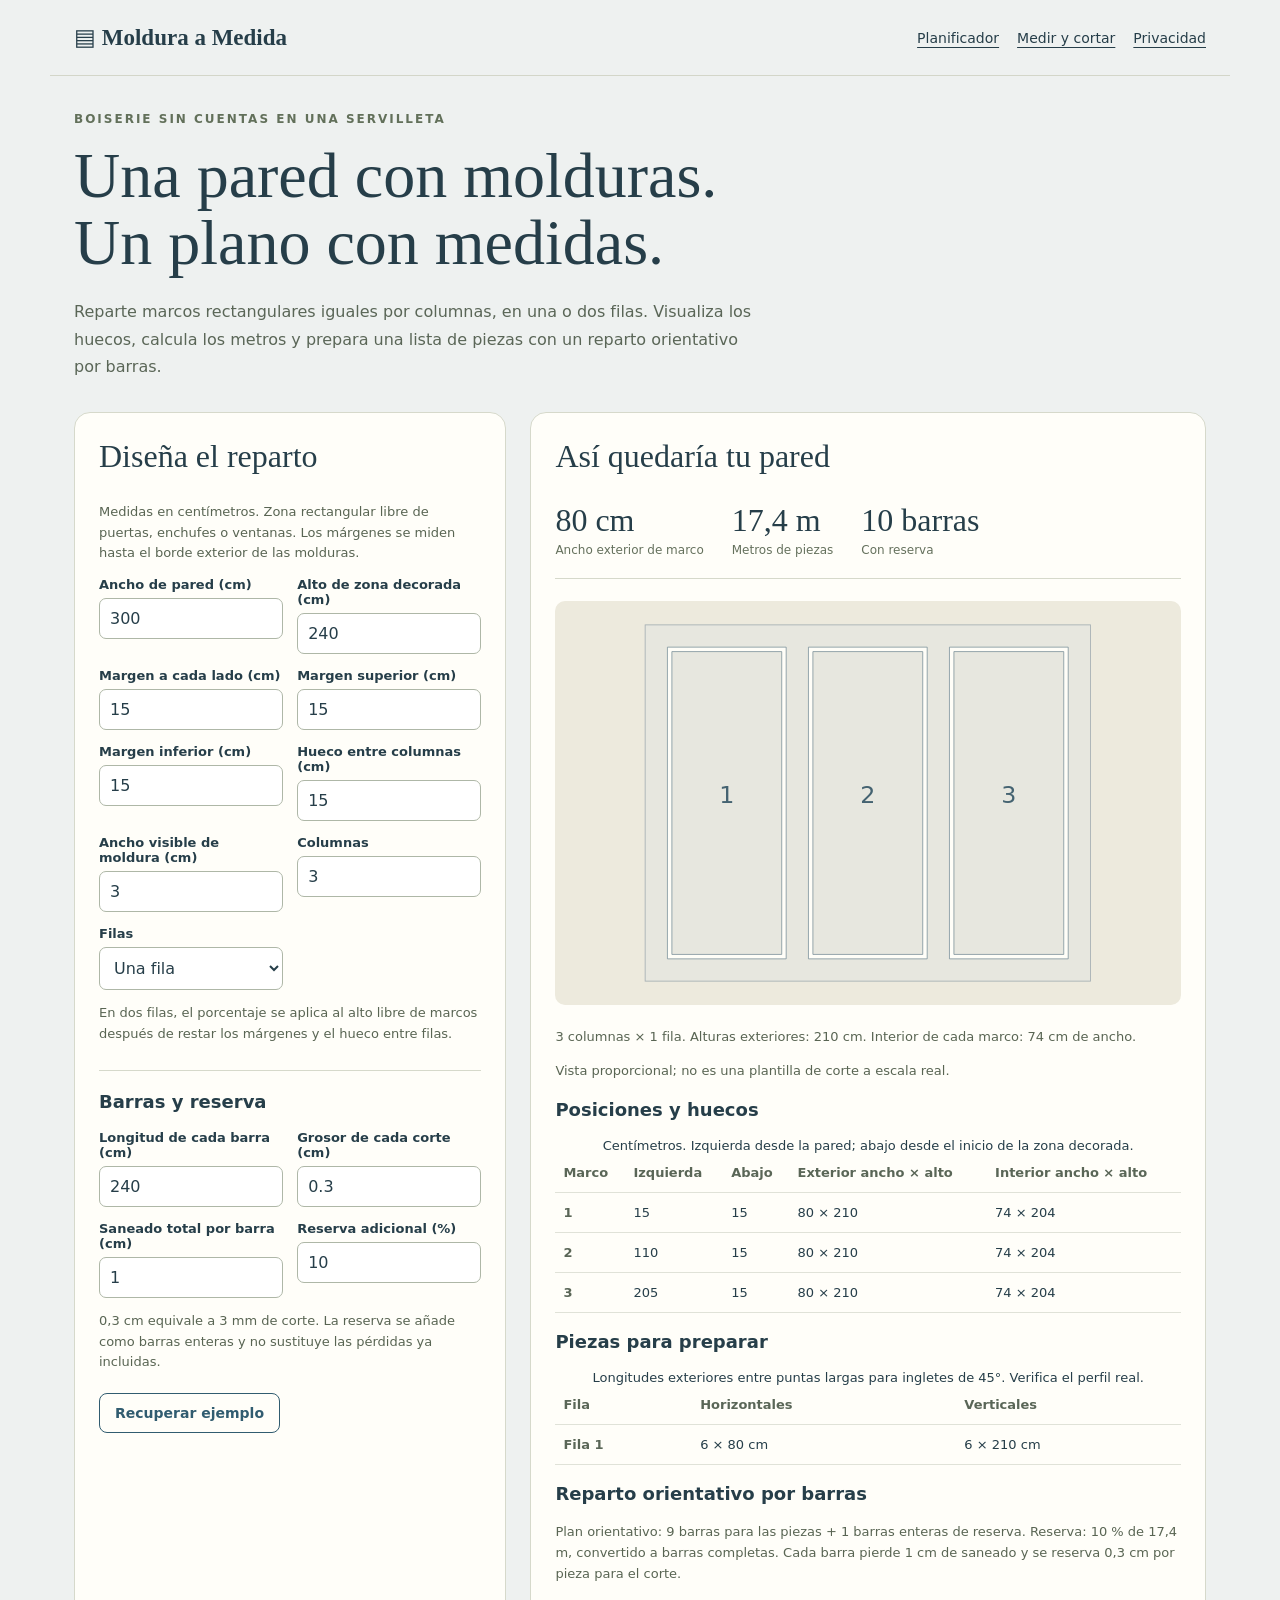
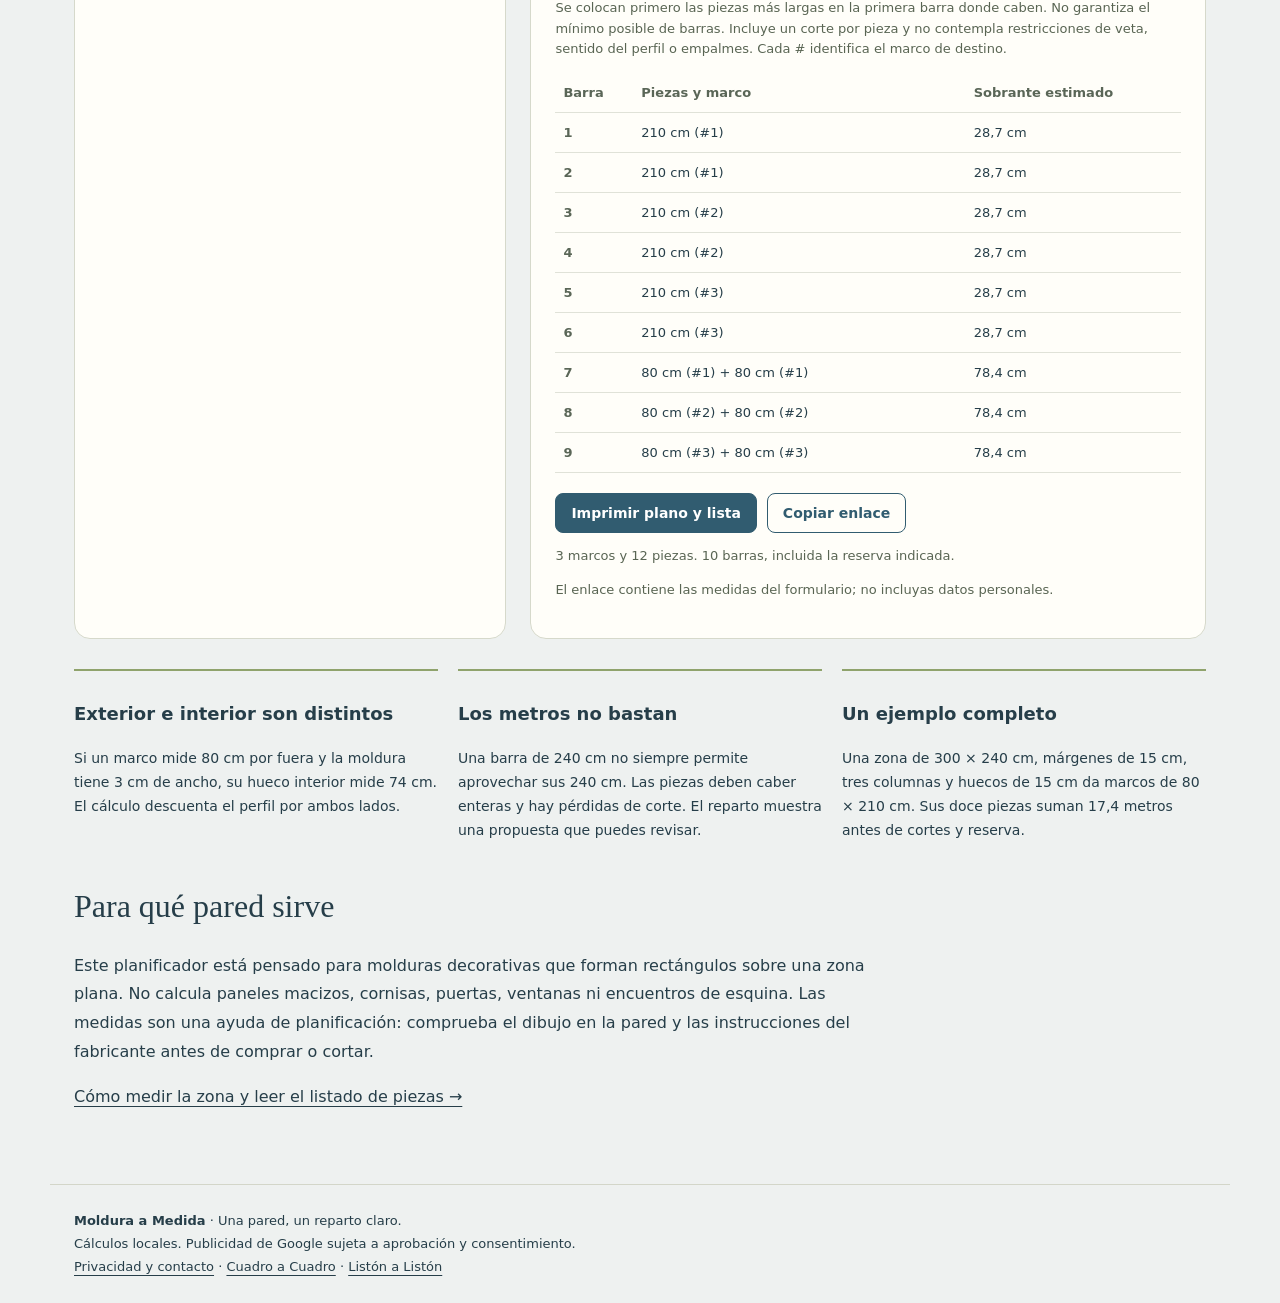
==== index.html @ 03d63f6c "Publicar planificador completo de molduras" ====
<!doctype html><html lang="es"><head><meta charset="utf-8"><meta name="viewport" content="width=device-width,initial-scale=1"><meta name="theme-color" content="#315c70"><title>Calculadora de molduras de pared y boiserie | Moldura a Medida</title><meta name="description" content="Diseña marcos de moldura en una o dos filas: dimensiones exteriores, huecos, metros, lista de piezas y reparto orientativo por barras. Gratis y sin registro."><link rel="canonical" href="https://ilga25.github.io/moldura-a-medida/"><link rel="stylesheet" href="style.css"><link rel="icon" type="image/svg+xml" href="favicon.svg"><script async src="https://pagead2.googlesyndication.com/pagead/js/adsbygoogle.js?client=ca-pub-2632653491273997" crossorigin="anonymous"></script><script src="privacy-options.js" defer></script><script src="calc.js" defer></script><script src="app.js" defer></script><script type="application/ld+json">{"@context": "https://schema.org", "@type": "WebApplication", "name": "Moldura a Medida", "url": "https://ilga25.github.io/moldura-a-medida/", "applicationCategory": "UtilitiesApplication", "operatingSystem": "Any", "inLanguage": "es", "offers": {"@type": "Offer", "price": "0", "priceCurrency": "EUR"}}</script></head><body><a class="skip" href="#main">Saltar al contenido</a><header><a href="./">▤ Moldura a Medida</a><nav aria-label="Principal"><a href="./">Planificador</a><a href="medir-y-cortar.html">Medir y cortar</a><a href="privacidad.html">Privacidad</a></nav></header><main id="main"><p class="eyebrow">Boiserie sin cuentas en una servilleta</p><h1>Una pared con molduras.<br>Un plano con medidas.</h1><p class="intro">Reparte marcos rectangulares iguales por columnas, en una o dos filas. Visualiza los huecos, calcula los metros y prepara una lista de piezas con un reparto orientativo por barras.</p><div class="workspace"><section class="panel inputs"><h2>Diseña el reparto</h2><p class="small">Medidas en centímetros. Zona rectangular libre de puertas, enchufes o ventanas. Los márgenes se miden hasta el borde exterior de las molduras.</p><form id="form"><div class="mould-fields"><label>Ancho de pared (cm)<input id="wall" type="number" value="300" min="10" max="2000" step="0.1" required></label><label>Alto de zona decorada (cm)<input id="height" type="number" value="240" min="10" max="1000" step="0.1" required></label><label>Margen a cada lado (cm)<input id="side" type="number" value="15" min="0" max="500" step="0.1" required></label><label>Margen superior (cm)<input id="top" type="number" value="15" min="0" max="500" step="0.1" required></label><label>Margen inferior (cm)<input id="bottom" type="number" value="15" min="0" max="500" step="0.1" required></label><label>Hueco entre columnas (cm)<input id="gap" type="number" value="15" min="0" max="200" step="0.1" required></label><label>Ancho visible de moldura (cm)<input id="face" type="number" value="3" min="0.1" max="30" step="0.1" required></label><label>Columnas<input id="cols" type="number" min="1" max="8" step="1" value="3" required></label><label>Filas<select id="rows"><option value="1">Una fila</option><option value="2">Dos filas</option></select></label><label id="gapY-field" hidden>Hueco entre filas (cm)<input id="gapY" type="number" min="0" max="200" step="0.1" value="15" required></label><label id="lower-field" hidden>Porcentaje de alto para fila inferior<input id="lower" type="number" min="5" max="95" step="1" value="30" required></label></div><p class="small">En dos filas, el porcentaje se aplica al alto libre de marcos después de restar los márgenes y el hueco entre filas.</p><h3 class="subhead">Barras y reserva</h3><div class="mould-fields"><label>Longitud de cada barra (cm)<input id="bar" type="number" value="240" min="10" max="600" step="0.1" required></label><label>Grosor de cada corte (cm)<input id="kerf" type="number" value="0.3" min="0" max="2" step="0.01" required></label><label>Saneado total por barra (cm)<input id="trim" type="number" value="1" min="0" max="20" step="0.1" required></label><label>Reserva adicional (%)<input id="reserve" type="number" value="10" min="0" max="50" step="1" required></label></div><p class="small">0,3 cm equivale a 3 mm de corte. La reserva se añade como barras enteras y no sustituye las pérdidas ya incluidas.</p><div class="actions"><button id="reset" type="button" class="secondary">Recuperar ejemplo</button></div></form></section><section class="panel"><h2>Así quedaría tu pared</h2><noscript>Activa JavaScript para calcular o consulta la guía de medidas.</noscript><p id="error" role="alert" hidden></p><div id="results"><div class="metrics"><div><strong id="size">—</strong><span>Ancho exterior de marco</span></div><div><strong id="meters">—</strong><span>Metros de piezas</span></div><div><strong id="bars">—</strong><span>Con reserva</span></div></div><div id="drawing" class="drawing"></div><p id="details" class="small"></p><p class="small">Vista proporcional; no es una plantilla de corte a escala real.</p><h3>Posiciones y huecos</h3><div class="table-wrap"><table><caption>Centímetros. Izquierda desde la pared; abajo desde el inicio de la zona decorada.</caption><thead><tr><th>Marco</th><th>Izquierda</th><th>Abajo</th><th>Exterior ancho × alto</th><th>Interior ancho × alto</th></tr></thead><tbody id="positions"></tbody></table></div><h3>Piezas para preparar</h3><div class="table-wrap"><table><caption>Longitudes exteriores entre puntas largas para ingletes de 45°. Verifica el perfil real.</caption><thead><tr><th>Fila</th><th>Horizontales</th><th>Verticales</th></tr></thead><tbody id="cut-list"></tbody></table></div><h3>Reparto orientativo por barras</h3><p id="bar-detail" class="small"></p><p class="small">Se colocan primero las piezas más largas en la primera barra donde caben. No garantiza el mínimo posible de barras. Incluye un corte por pieza y no contempla restricciones de veta, sentido del perfil o empalmes. Cada # identifica el marco de destino.</p><div class="table-wrap"><table class="bar-table"><thead><tr><th>Barra</th><th>Piezas y marco</th><th>Sobrante estimado</th></tr></thead><tbody id="bar-plan"></tbody></table></div></div><div class="actions"><button type="button" id="print">Imprimir plano y lista</button><button type="button" id="share" class="secondary">Copiar enlace</button></div><p id="feedback" role="status"></p><input id="share-url" aria-label="Enlace del plano" readonly hidden><p id="live-status" role="status" class="small"></p><p class="small">El enlace contiene las medidas del formulario; no incluyas datos personales.</p></section></div><div class="cards"><article><h3>Exterior e interior son distintos</h3><p>Si un marco mide 80 cm por fuera y la moldura tiene 3 cm de ancho, su hueco interior mide 74 cm. El cálculo descuenta el perfil por ambos lados.</p></article><article><h3>Los metros no bastan</h3><p>Una barra de 240 cm no siempre permite aprovechar sus 240 cm. Las piezas deben caber enteras y hay pérdidas de corte. El reparto muestra una propuesta que puedes revisar.</p></article><article><h3>Un ejemplo completo</h3><p>Una zona de 300 × 240 cm, márgenes de 15 cm, tres columnas y huecos de 15 cm da marcos de 80 × 210 cm. Sus doce piezas suman 17,4 metros antes de cortes y reserva.</p></article></div><section class="reading no-print"><h2>Para qué pared sirve</h2><p>Este planificador está pensado para molduras decorativas que forman rectángulos sobre una zona plana. No calcula paneles macizos, cornisas, puertas, ventanas ni encuentros de esquina. Las medidas son una ayuda de planificación: comprueba el dibujo en la pared y las instrucciones del fabricante antes de comprar o cortar.</p><p><a href="medir-y-cortar.html">Cómo medir la zona y leer el listado de piezas →</a></p></section></main><footer><strong>Moldura a Medida</strong> · Una pared, un reparto claro.<br>Cálculos locales. Publicidad de Google sujeta a aprobación y consentimiento.<br><a href="privacidad.html">Privacidad y contacto</a> · <a href="https://ilga25.github.io/cuadro-a-cuadro/">Cuadro a Cuadro</a> · <a href="https://ilga25.github.io/liston-a-liston/">Listón a Listón</a><div><button id="privacy-options" type="button" class="secondary" hidden>Opciones de privacidad</button></div></footer></body></html>
---- style.css ----
:root{font-family:system-ui,sans-serif;color:#263e49;background:#eef1f0;font-synthesis:none}*{box-sizing:border-box}body{margin:0}a{color:inherit;text-underline-offset:4px}header,main,footer{max-width:1180px;margin:auto;padding:24px}header{display:flex;justify-content:space-between;align-items:center;gap:20px;border-bottom:1px solid #d3d6c9}header>a{font:700 23px Georgia,serif;text-decoration:none}nav{display:flex;gap:18px;font-size:14px}.eyebrow{color:#62705a;font-size:12px;letter-spacing:2px;font-weight:700;text-transform:uppercase}h1{font:clamp(38px,5vw,66px)/1.05 Georgia,serif;font-weight:400;max-width:850px;margin:16px 0 22px}h2{font:32px/1.2 Georgia,serif}h3{font-size:18px}.intro{max-width:690px;line-height:1.7;color:#5a6657}.workspace{display:grid;grid-template-columns:minmax(330px,0.9fr) minmax(420px,1.3fr);gap:24px;margin-top:32px}.panel{background:#fffef9;border:1px solid #d6d9cb;border-radius:16px;padding:24px;min-width:0}.panel h2{margin-top:0}.fields{display:grid;grid-template-columns:1fr 1fr;gap:14px}label{font-size:13px;font-weight:600;display:block}input,select{display:block;width:100%;min-width:0;margin:6px 0 0;border:1px solid #aeb7a7;border-radius:7px;padding:10px;font:16px system-ui;background:white;color:#263e49}input:focus,select:focus,button:focus-visible{outline:3px solid #b8d6e2;outline-offset:2px}.frame{border:0;border-top:1px solid #d6d9cb;margin:24px 0 0;padding:18px 0 0}.frame legend{font-weight:700;padding:0 8px}.small{font-size:13px;color:#596553;line-height:1.6}button,.button{border:1px solid #315c70;border-radius:8px;background:#315c70;color:white;font:600 14px system-ui;padding:11px 15px;cursor:pointer;text-decoration:none;display:inline-block}button.secondary{background:transparent;color:#315c70}.actions{display:flex;gap:10px;flex-wrap:wrap;margin-top:20px}button:disabled{opacity:.5;cursor:default}.remove{margin-top:10px;font-size:12px;padding:7px 10px}.metrics{display:flex;gap:28px;flex-wrap:wrap;border-bottom:1px solid #d6d9cb;padding-bottom:20px}.metrics strong{display:block;font:32px Georgia,serif}.metrics span{font-size:12px;color:#65715d}.drawing{margin:22px 0;background:#edeadd;border-radius:10px;padding:12px}svg{display:block;width:100%;height:auto;max-height:380px}.table-wrap{overflow:auto}table{border-collapse:collapse;width:100%;font-size:13px}th,td{padding:12px 8px;text-align:left;border-bottom:1px solid #e0e2d8;white-space:nowrap}th{color:#5a6657}#error{padding:15px;background:#fbe8db;border-left:4px solid #ad4e25;color:#753518}#feedback{font-size:13px}.reading{max-width:800px;line-height:1.8}.cards{display:grid;grid-template-columns:repeat(3,1fr);gap:20px;margin:30px 0}.cards article{border-top:2px solid #8fa36c;padding-top:10px;line-height:1.7;font-size:14px}footer{font-size:13px;border-top:1px solid #d3d6c9;line-height:1.8;margin-top:32px}.skip{position:absolute;top:-60px}.skip:focus{top:8px;background:white;padding:12px;z-index:5}[hidden]{display:none!important}@media(max-width:850px){.workspace{grid-template-columns:1fr}.cards{grid-template-columns:1fr}header{align-items:flex-start;flex-direction:column}h1{font-size:44px}}@media(max-width:420px){main,header,footer{padding:18px}.panel{padding:17px}nav{gap:12px;font-size:12px}}@media print{header,footer,.inputs,.actions,.cards,.intro,.eyebrow,.no-print{display:none}body{background:white}main{padding:0}.workspace{display:block;margin:0}.panel{border:none;padding:0}h1{font-size:28px}svg{max-height:300px}table{font-size:11px}tr{break-inside:avoid}}

.mould-fields{display:grid;grid-template-columns:1fr 1fr;gap:14px}.subhead{border-top:1px solid #d6d9cb;padding-top:20px;margin-top:25px}.bar-table td:nth-child(2){white-space:normal;min-width:240px}.workspace{grid-template-columns:minmax(330px,.8fr) minmax(420px,1.25fr)}@media(max-width:850px){.workspace{grid-template-columns:1fr}}
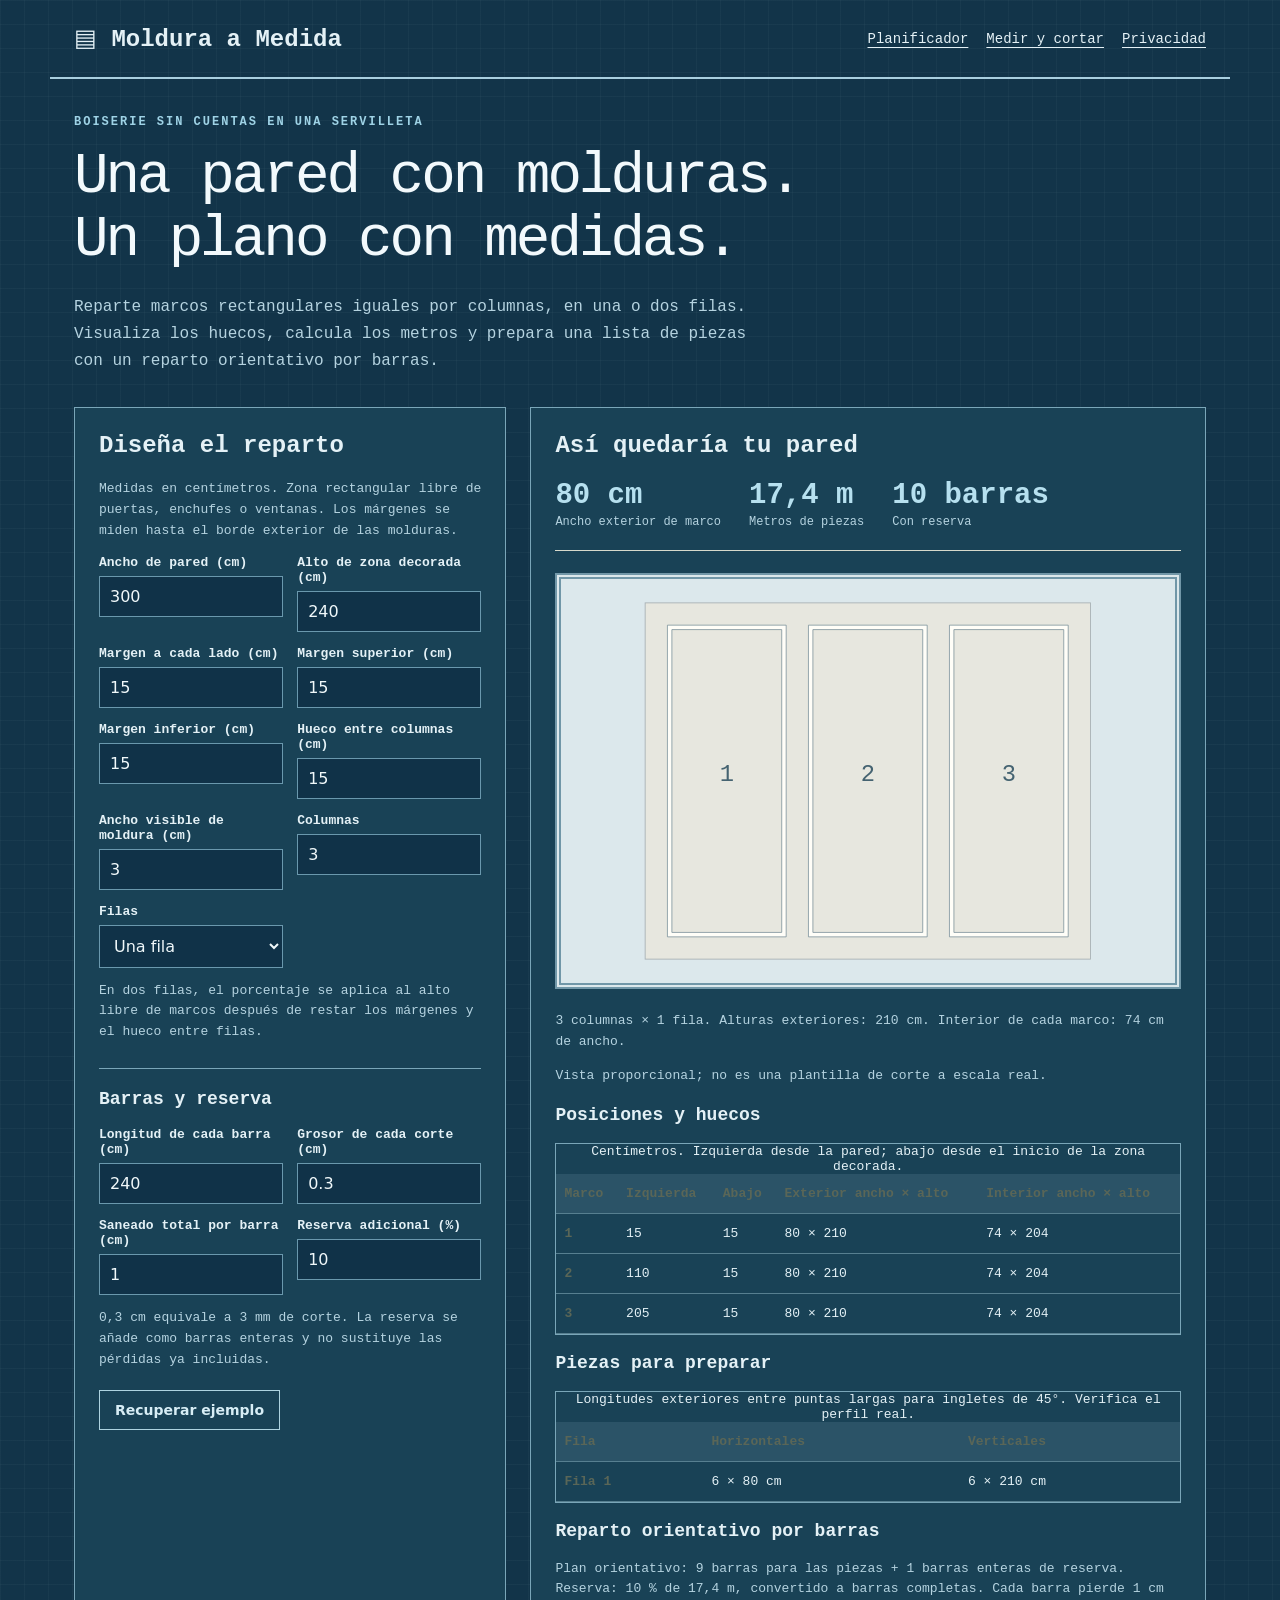
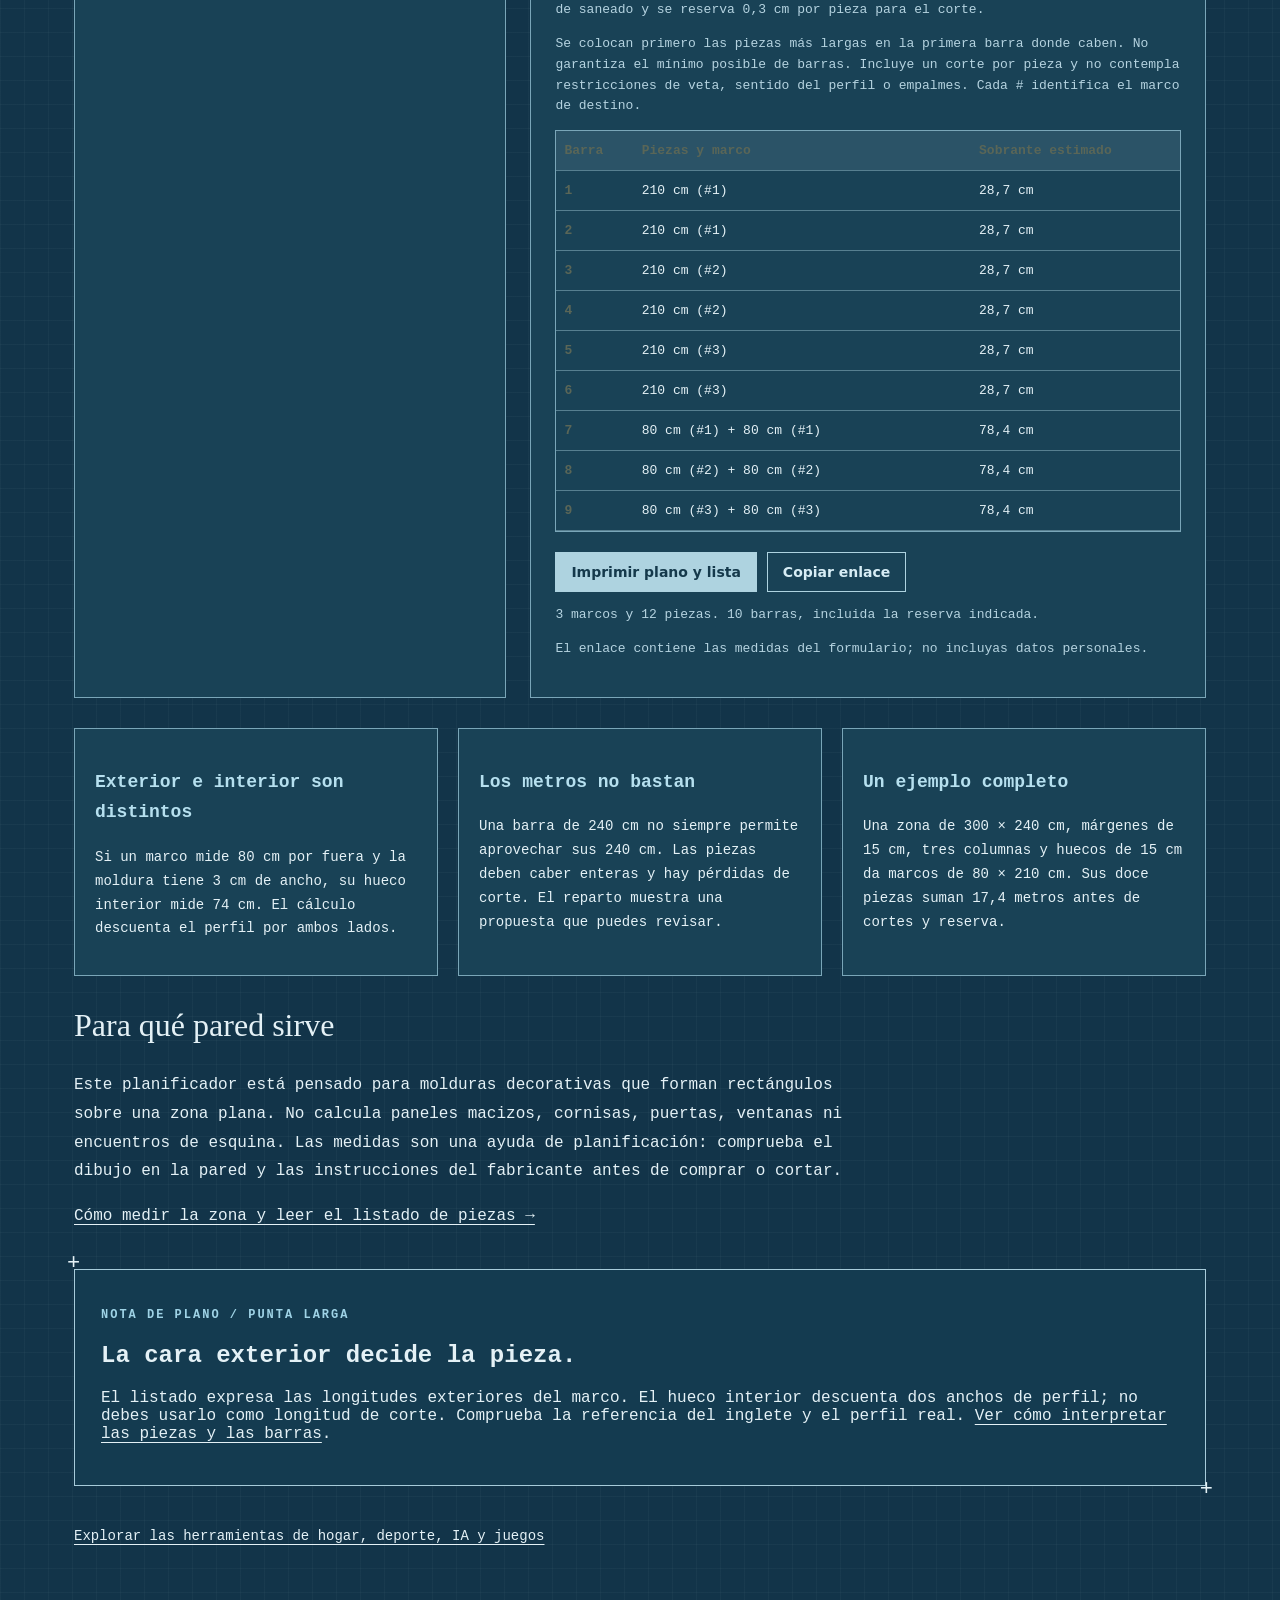
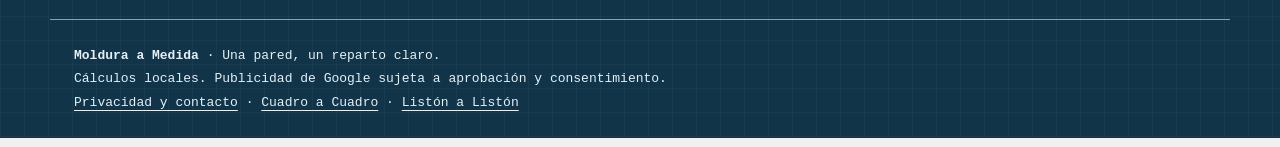
==== commit e8cfe0a8: "Identidad visual y SEO de Moldura a Medida" ====
--- a/index.html
+++ b/index.html
@@ -1 +1 @@
-<!doctype html><html lang="es"><head><meta charset="utf-8"><meta name="viewport" content="width=device-width,initial-scale=1"><meta name="theme-color" content="#315c70"><title>Calculadora de molduras de pared y boiserie | Moldura a Medida</title><meta name="description" content="Diseña marcos de moldura en una o dos filas: dimensiones exteriores, huecos, metros, lista de piezas y reparto orientativo por barras. Gratis y sin registro."><link rel="canonical" href="https://ilga25.github.io/moldura-a-medida/"><link rel="stylesheet" href="style.css"><link rel="icon" type="image/svg+xml" href="favicon.svg"><script async src="https://pagead2.googlesyndication.com/pagead/js/adsbygoogle.js?client=ca-pub-2632653491273997" crossorigin="anonymous"></script><script src="privacy-options.js" defer></script><script src="calc.js" defer></script><script src="app.js" defer></script><script type="application/ld+json">{"@context": "https://schema.org", "@type": "WebApplication", "name": "Moldura a Medida", "url": "https://ilga25.github.io/moldura-a-medida/", "applicationCategory": "UtilitiesApplication", "operatingSystem": "Any", "inLanguage": "es", "offers": {"@type": "Offer", "price": "0", "priceCurrency": "EUR"}}</script></head><body><a class="skip" href="#main">Saltar al contenido</a><header><a href="./">▤ Moldura a Medida</a><nav aria-label="Principal"><a href="./">Planificador</a><a href="medir-y-cortar.html">Medir y cortar</a><a href="privacidad.html">Privacidad</a></nav></header><main id="main"><p class="eyebrow">Boiserie sin cuentas en una servilleta</p><h1>Una pared con molduras.<br>Un plano con medidas.</h1><p class="intro">Reparte marcos rectangulares iguales por columnas, en una o dos filas. Visualiza los huecos, calcula los metros y prepara una lista de piezas con un reparto orientativo por barras.</p><div class="workspace"><section class="panel inputs"><h2>Diseña el reparto</h2><p class="small">Medidas en centímetros. Zona rectangular libre de puertas, enchufes o ventanas. Los márgenes se miden hasta el borde exterior de las molduras.</p><form id="form"><div class="mould-fields"><label>Ancho de pared (cm)<input id="wall" type="number" value="300" min="10" max="2000" step="0.1" required></label><label>Alto de zona decorada (cm)<input id="height" type="number" value="240" min="10" max="1000" step="0.1" required></label><label>Margen a cada lado (cm)<input id="side" type="number" value="15" min="0" max="500" step="0.1" required></label><label>Margen superior (cm)<input id="top" type="number" value="15" min="0" max="500" step="0.1" required></label><label>Margen inferior (cm)<input id="bottom" type="number" value="15" min="0" max="500" step="0.1" required></label><label>Hueco entre columnas (cm)<input id="gap" type="number" value="15" min="0" max="200" step="0.1" required></label><label>Ancho visible de moldura (cm)<input id="face" type="number" value="3" min="0.1" max="30" step="0.1" required></label><label>Columnas<input id="cols" type="number" min="1" max="8" step="1" value="3" required></label><label>Filas<select id="rows"><option value="1">Una fila</option><option value="2">Dos filas</option></select></label><label id="gapY-field" hidden>Hueco entre filas (cm)<input id="gapY" type="number" min="0" max="200" step="0.1" value="15" required></label><label id="lower-field" hidden>Porcentaje de alto para fila inferior<input id="lower" type="number" min="5" max="95" step="1" value="30" required></label></div><p class="small">En dos filas, el porcentaje se aplica al alto libre de marcos después de restar los márgenes y el hueco entre filas.</p><h3 class="subhead">Barras y reserva</h3><div class="mould-fields"><label>Longitud de cada barra (cm)<input id="bar" type="number" value="240" min="10" max="600" step="0.1" required></label><label>Grosor de cada corte (cm)<input id="kerf" type="number" value="0.3" min="0" max="2" step="0.01" required></label><label>Saneado total por barra (cm)<input id="trim" type="number" value="1" min="0" max="20" step="0.1" required></label><label>Reserva adicional (%)<input id="reserve" type="number" value="10" min="0" max="50" step="1" required></label></div><p class="small">0,3 cm equivale a 3 mm de corte. La reserva se añade como barras enteras y no sustituye las pérdidas ya incluidas.</p><div class="actions"><button id="reset" type="button" class="secondary">Recuperar ejemplo</button></div></form></section><section class="panel"><h2>Así quedaría tu pared</h2><noscript>Activa JavaScript para calcular o consulta la guía de medidas.</noscript><p id="error" role="alert" hidden></p><div id="results"><div class="metrics"><div><strong id="size">—</strong><span>Ancho exterior de marco</span></div><div><strong id="meters">—</strong><span>Metros de piezas</span></div><div><strong id="bars">—</strong><span>Con reserva</span></div></div><div id="drawing" class="drawing"></div><p id="details" class="small"></p><p class="small">Vista proporcional; no es una plantilla de corte a escala real.</p><h3>Posiciones y huecos</h3><div class="table-wrap"><table><caption>Centímetros. Izquierda desde la pared; abajo desde el inicio de la zona decorada.</caption><thead><tr><th>Marco</th><th>Izquierda</th><th>Abajo</th><th>Exterior ancho × alto</th><th>Interior ancho × alto</th></tr></thead><tbody id="positions"></tbody></table></div><h3>Piezas para preparar</h3><div class="table-wrap"><table><caption>Longitudes exteriores entre puntas largas para ingletes de 45°. Verifica el perfil real.</caption><thead><tr><th>Fila</th><th>Horizontales</th><th>Verticales</th></tr></thead><tbody id="cut-list"></tbody></table></div><h3>Reparto orientativo por barras</h3><p id="bar-detail" class="small"></p><p class="small">Se colocan primero las piezas más largas en la primera barra donde caben. No garantiza el mínimo posible de barras. Incluye un corte por pieza y no contempla restricciones de veta, sentido del perfil o empalmes. Cada # identifica el marco de destino.</p><div class="table-wrap"><table class="bar-table"><thead><tr><th>Barra</th><th>Piezas y marco</th><th>Sobrante estimado</th></tr></thead><tbody id="bar-plan"></tbody></table></div></div><div class="actions"><button type="button" id="print">Imprimir plano y lista</button><button type="button" id="share" class="secondary">Copiar enlace</button></div><p id="feedback" role="status"></p><input id="share-url" aria-label="Enlace del plano" readonly hidden><p id="live-status" role="status" class="small"></p><p class="small">El enlace contiene las medidas del formulario; no incluyas datos personales.</p></section></div><div class="cards"><article><h3>Exterior e interior son distintos</h3><p>Si un marco mide 80 cm por fuera y la moldura tiene 3 cm de ancho, su hueco interior mide 74 cm. El cálculo descuenta el perfil por ambos lados.</p></article><article><h3>Los metros no bastan</h3><p>Una barra de 240 cm no siempre permite aprovechar sus 240 cm. Las piezas deben caber enteras y hay pérdidas de corte. El reparto muestra una propuesta que puedes revisar.</p></article><article><h3>Un ejemplo completo</h3><p>Una zona de 300 × 240 cm, márgenes de 15 cm, tres columnas y huecos de 15 cm da marcos de 80 × 210 cm. Sus doce piezas suman 17,4 metros antes de cortes y reserva.</p></article></div><section class="reading no-print"><h2>Para qué pared sirve</h2><p>Este planificador está pensado para molduras decorativas que forman rectángulos sobre una zona plana. No calcula paneles macizos, cornisas, puertas, ventanas ni encuentros de esquina. Las medidas son una ayuda de planificación: comprueba el dibujo en la pared y las instrucciones del fabricante antes de comprar o cortar.</p><p><a href="medir-y-cortar.html">Cómo medir la zona y leer el listado de piezas →</a></p></section></main><footer><strong>Moldura a Medida</strong> · Una pared, un reparto claro.<br>Cálculos locales. Publicidad de Google sujeta a aprobación y consentimiento.<br><a href="privacidad.html">Privacidad y contacto</a> · <a href="https://ilga25.github.io/cuadro-a-cuadro/">Cuadro a Cuadro</a> · <a href="https://ilga25.github.io/liston-a-liston/">Listón a Listón</a><div><button id="privacy-options" type="button" class="secondary" hidden>Opciones de privacidad</button></div></footer></body></html>+<!doctype html><html lang="es"><head><meta charset="utf-8"><meta name="viewport" content="width=device-width,initial-scale=1"><meta name="theme-color" content="#315c70"><title>Calculadora de molduras de pared y boiserie | Moldura a Medida</title><meta name="description" content="Diseña marcos de moldura en una o dos filas: dimensiones exteriores, huecos, metros, lista de piezas y reparto orientativo por barras. Gratis y sin registro."><link rel="canonical" href="https://ilga25.github.io/moldura-a-medida/"><link rel="stylesheet" href="style.css"><link rel="icon" type="image/svg+xml" href="favicon.svg"><script async src="https://pagead2.googlesyndication.com/pagead/js/adsbygoogle.js?client=ca-pub-2632653491273997" crossorigin="anonymous"></script><script src="privacy-options.js" defer></script><script src="calc.js" defer></script><script src="app.js" defer></script><script type="application/ld+json">{"@context": "https://schema.org", "@type": "WebApplication", "name": "Moldura a Medida", "url": "https://ilga25.github.io/moldura-a-medida/", "applicationCategory": "UtilitiesApplication", "operatingSystem": "Any", "inLanguage": "es", "offers": {"@type": "Offer", "price": "0", "priceCurrency": "EUR"}}</script><meta property="og:url" content="https://ilga25.github.io/moldura-a-medida/"><meta property="og:locale" content="es_ES"><meta name="twitter:card" content="summary"><meta property="og:title" content="Calculadora de molduras de pared y boiserie | Moldura a Medida"><meta property="og:type" content="website"><meta property="og:description" content="Diseña marcos de moldura en una o dos filas: dimensiones exteriores, huecos, metros, lista de piezas y reparto orientativo por barras. Gratis y sin registro."></head><body><a class="skip" href="#main">Saltar al contenido</a><header><a href="./">▤ Moldura a Medida</a><nav aria-label="Principal"><a href="./">Planificador</a><a href="medir-y-cortar.html">Medir y cortar</a><a href="privacidad.html">Privacidad</a></nav></header><main id="main"><p class="eyebrow">Boiserie sin cuentas en una servilleta</p><h1>Una pared con molduras.<br>Un plano con medidas.</h1><p class="intro">Reparte marcos rectangulares iguales por columnas, en una o dos filas. Visualiza los huecos, calcula los metros y prepara una lista de piezas con un reparto orientativo por barras.</p><div class="workspace"><section class="panel inputs"><h2>Diseña el reparto</h2><p class="small">Medidas en centímetros. Zona rectangular libre de puertas, enchufes o ventanas. Los márgenes se miden hasta el borde exterior de las molduras.</p><form id="form"><div class="mould-fields"><label>Ancho de pared (cm)<input id="wall" type="number" value="300" min="10" max="2000" step="0.1" required></label><label>Alto de zona decorada (cm)<input id="height" type="number" value="240" min="10" max="1000" step="0.1" required></label><label>Margen a cada lado (cm)<input id="side" type="number" value="15" min="0" max="500" step="0.1" required></label><label>Margen superior (cm)<input id="top" type="number" value="15" min="0" max="500" step="0.1" required></label><label>Margen inferior (cm)<input id="bottom" type="number" value="15" min="0" max="500" step="0.1" required></label><label>Hueco entre columnas (cm)<input id="gap" type="number" value="15" min="0" max="200" step="0.1" required></label><label>Ancho visible de moldura (cm)<input id="face" type="number" value="3" min="0.1" max="30" step="0.1" required></label><label>Columnas<input id="cols" type="number" min="1" max="8" step="1" value="3" required></label><label>Filas<select id="rows"><option value="1">Una fila</option><option value="2">Dos filas</option></select></label><label id="gapY-field" hidden>Hueco entre filas (cm)<input id="gapY" type="number" min="0" max="200" step="0.1" value="15" required></label><label id="lower-field" hidden>Porcentaje de alto para fila inferior<input id="lower" type="number" min="5" max="95" step="1" value="30" required></label></div><p class="small">En dos filas, el porcentaje se aplica al alto libre de marcos después de restar los márgenes y el hueco entre filas.</p><h3 class="subhead">Barras y reserva</h3><div class="mould-fields"><label>Longitud de cada barra (cm)<input id="bar" type="number" value="240" min="10" max="600" step="0.1" required></label><label>Grosor de cada corte (cm)<input id="kerf" type="number" value="0.3" min="0" max="2" step="0.01" required></label><label>Saneado total por barra (cm)<input id="trim" type="number" value="1" min="0" max="20" step="0.1" required></label><label>Reserva adicional (%)<input id="reserve" type="number" value="10" min="0" max="50" step="1" required></label></div><p class="small">0,3 cm equivale a 3 mm de corte. La reserva se añade como barras enteras y no sustituye las pérdidas ya incluidas.</p><div class="actions"><button id="reset" type="button" class="secondary">Recuperar ejemplo</button></div></form></section><section class="panel"><h2>Así quedaría tu pared</h2><noscript>Activa JavaScript para calcular o consulta la guía de medidas.</noscript><p id="error" role="alert" hidden></p><div id="results"><div class="metrics"><div><strong id="size">—</strong><span>Ancho exterior de marco</span></div><div><strong id="meters">—</strong><span>Metros de piezas</span></div><div><strong id="bars">—</strong><span>Con reserva</span></div></div><div id="drawing" class="drawing"></div><p id="details" class="small"></p><p class="small">Vista proporcional; no es una plantilla de corte a escala real.</p><h3>Posiciones y huecos</h3><div class="table-wrap"><table><caption>Centímetros. Izquierda desde la pared; abajo desde el inicio de la zona decorada.</caption><thead><tr><th>Marco</th><th>Izquierda</th><th>Abajo</th><th>Exterior ancho × alto</th><th>Interior ancho × alto</th></tr></thead><tbody id="positions"></tbody></table></div><h3>Piezas para preparar</h3><div class="table-wrap"><table><caption>Longitudes exteriores entre puntas largas para ingletes de 45°. Verifica el perfil real.</caption><thead><tr><th>Fila</th><th>Horizontales</th><th>Verticales</th></tr></thead><tbody id="cut-list"></tbody></table></div><h3>Reparto orientativo por barras</h3><p id="bar-detail" class="small"></p><p class="small">Se colocan primero las piezas más largas en la primera barra donde caben. No garantiza el mínimo posible de barras. Incluye un corte por pieza y no contempla restricciones de veta, sentido del perfil o empalmes. Cada # identifica el marco de destino.</p><div class="table-wrap"><table class="bar-table"><thead><tr><th>Barra</th><th>Piezas y marco</th><th>Sobrante estimado</th></tr></thead><tbody id="bar-plan"></tbody></table></div></div><div class="actions"><button type="button" id="print">Imprimir plano y lista</button><button type="button" id="share" class="secondary">Copiar enlace</button></div><p id="feedback" role="status"></p><input id="share-url" aria-label="Enlace del plano" readonly hidden><p id="live-status" role="status" class="small"></p><p class="small">El enlace contiene las medidas del formulario; no incluyas datos personales.</p></section></div><div class="cards"><article><h3>Exterior e interior son distintos</h3><p>Si un marco mide 80 cm por fuera y la moldura tiene 3 cm de ancho, su hueco interior mide 74 cm. El cálculo descuenta el perfil por ambos lados.</p></article><article><h3>Los metros no bastan</h3><p>Una barra de 240 cm no siempre permite aprovechar sus 240 cm. Las piezas deben caber enteras y hay pérdidas de corte. El reparto muestra una propuesta que puedes revisar.</p></article><article><h3>Un ejemplo completo</h3><p>Una zona de 300 × 240 cm, márgenes de 15 cm, tres columnas y huecos de 15 cm da marcos de 80 × 210 cm. Sus doce piezas suman 17,4 metros antes de cortes y reserva.</p></article></div><section class="reading no-print"><h2>Para qué pared sirve</h2><p>Este planificador está pensado para molduras decorativas que forman rectángulos sobre una zona plana. No calcula paneles macizos, cornisas, puertas, ventanas ni encuentros de esquina. Las medidas son una ayuda de planificación: comprueba el dibujo en la pared y las instrucciones del fabricante antes de comprar o cortar.</p><p><a href="medir-y-cortar.html">Cómo medir la zona y leer el listado de piezas →</a></p></section><!-- EXTRA IDENTIDAD --><section class="blueprint-note"><p class="eyebrow">NOTA DE PLANO / PUNTA LARGA</p><h2>La cara exterior decide la pieza.</h2><p>El listado expresa las longitudes exteriores del marco. El hueco interior descuenta dos anchos de perfil; no debes usarlo como longitud de corte. Comprueba la referencia del inglete y el perfil real. <a href="medir-y-cortar.html">Ver cómo interpretar las piezas y las barras</a>.</p></section><p class="related-tool"><a href="https://ilga25.github.io/herramientas.html">Explorar las herramientas de hogar, deporte, IA y juegos</a></p><!-- FIN EXTRA IDENTIDAD --></main><footer><strong>Moldura a Medida</strong> · Una pared, un reparto claro.<br>Cálculos locales. Publicidad de Google sujeta a aprobación y consentimiento.<br><a href="privacidad.html">Privacidad y contacto</a> · <a href="https://ilga25.github.io/cuadro-a-cuadro/">Cuadro a Cuadro</a> · <a href="https://ilga25.github.io/liston-a-liston/">Listón a Listón</a><div><button id="privacy-options" type="button" class="secondary" hidden>Opciones de privacidad</button></div></footer></body></html>
--- a/style.css
+++ b/style.css
@@ -1,3 +1,15 @@
 :root{font-family:system-ui,sans-serif;color:#263e49;background:#eef1f0;font-synthesis:none}*{box-sizing:border-box}body{margin:0}a{color:inherit;text-underline-offset:4px}header,main,footer{max-width:1180px;margin:auto;padding:24px}header{display:flex;justify-content:space-between;align-items:center;gap:20px;border-bottom:1px solid #d3d6c9}header>a{font:700 23px Georgia,serif;text-decoration:none}nav{display:flex;gap:18px;font-size:14px}.eyebrow{color:#62705a;font-size:12px;letter-spacing:2px;font-weight:700;text-transform:uppercase}h1{font:clamp(38px,5vw,66px)/1.05 Georgia,serif;font-weight:400;max-width:850px;margin:16px 0 22px}h2{font:32px/1.2 Georgia,serif}h3{font-size:18px}.intro{max-width:690px;line-height:1.7;color:#5a6657}.workspace{display:grid;grid-template-columns:minmax(330px,0.9fr) minmax(420px,1.3fr);gap:24px;margin-top:32px}.panel{background:#fffef9;border:1px solid #d6d9cb;border-radius:16px;padding:24px;min-width:0}.panel h2{margin-top:0}.fields{display:grid;grid-template-columns:1fr 1fr;gap:14px}label{font-size:13px;font-weight:600;display:block}input,select{display:block;width:100%;min-width:0;margin:6px 0 0;border:1px solid #aeb7a7;border-radius:7px;padding:10px;font:16px system-ui;background:white;color:#263e49}input:focus,select:focus,button:focus-visible{outline:3px solid #b8d6e2;outline-offset:2px}.frame{border:0;border-top:1px solid #d6d9cb;margin:24px 0 0;padding:18px 0 0}.frame legend{font-weight:700;padding:0 8px}.small{font-size:13px;color:#596553;line-height:1.6}button,.button{border:1px solid #315c70;border-radius:8px;background:#315c70;color:white;font:600 14px system-ui;padding:11px 15px;cursor:pointer;text-decoration:none;display:inline-block}button.secondary{background:transparent;color:#315c70}.actions{display:flex;gap:10px;flex-wrap:wrap;margin-top:20px}button:disabled{opacity:.5;cursor:default}.remove{margin-top:10px;font-size:12px;padding:7px 10px}.metrics{display:flex;gap:28px;flex-wrap:wrap;border-bottom:1px solid #d6d9cb;padding-bottom:20px}.metrics strong{display:block;font:32px Georgia,serif}.metrics span{font-size:12px;color:#65715d}.drawing{margin:22px 0;background:#edeadd;border-radius:10px;padding:12px}svg{display:block;width:100%;height:auto;max-height:380px}.table-wrap{overflow:auto}table{border-collapse:collapse;width:100%;font-size:13px}th,td{padding:12px 8px;text-align:left;border-bottom:1px solid #e0e2d8;white-space:nowrap}th{color:#5a6657}#error{padding:15px;background:#fbe8db;border-left:4px solid #ad4e25;color:#753518}#feedback{font-size:13px}.reading{max-width:800px;line-height:1.8}.cards{display:grid;grid-template-columns:repeat(3,1fr);gap:20px;margin:30px 0}.cards article{border-top:2px solid #8fa36c;padding-top:10px;line-height:1.7;font-size:14px}footer{font-size:13px;border-top:1px solid #d3d6c9;line-height:1.8;margin-top:32px}.skip{position:absolute;top:-60px}.skip:focus{top:8px;background:white;padding:12px;z-index:5}[hidden]{display:none!important}@media(max-width:850px){.workspace{grid-template-columns:1fr}.cards{grid-template-columns:1fr}header{align-items:flex-start;flex-direction:column}h1{font-size:44px}}@media(max-width:420px){main,header,footer{padding:18px}.panel{padding:17px}nav{gap:12px;font-size:12px}}@media print{header,footer,.inputs,.actions,.cards,.intro,.eyebrow,.no-print{display:none}body{background:white}main{padding:0}.workspace{display:block;margin:0}.panel{border:none;padding:0}h1{font-size:28px}svg{max-height:300px}table{font-size:11px}tr{break-inside:avoid}}
 
-.mould-fields{display:grid;grid-template-columns:1fr 1fr;gap:14px}.subhead{border-top:1px solid #d6d9cb;padding-top:20px;margin-top:25px}.bar-table td:nth-child(2){white-space:normal;min-width:240px}.workspace{grid-template-columns:minmax(330px,.8fr) minmax(420px,1.25fr)}@media(max-width:850px){.workspace{grid-template-columns:1fr}}+.mould-fields{display:grid;grid-template-columns:1fr 1fr;gap:14px}.subhead{border-top:1px solid #d6d9cb;padding-top:20px;margin-top:25px}.bar-table td:nth-child(2){white-space:normal;min-width:240px}.workspace{grid-template-columns:minmax(330px,.8fr) minmax(420px,1.25fr)}@media(max-width:850px){.workspace{grid-template-columns:1fr}}
+
+
+/* IDENTIDAD PROPIA 2026-10-21 */
+
+.hero-copy{min-width:0}.brand-art{min-width:0;align-self:center}.brand-art svg{display:block;width:100%;height:220px}.feature-strip{display:flex;flex-wrap:wrap;gap:12px;padding:20px 0;margin:16px 0 26px;border-block:1px solid currentColor}.feature-strip span{font-size:12px;font-weight:700;letter-spacing:.8px}.feature-strip a{color:inherit}#feature-viz{margin:0 0 24px;padding:22px;background:color-mix(in srgb,var(--accent) 7%,transparent);border-radius:12px}.viz-title{font-size:11px;font-weight:800;letter-spacing:1.5px;margin:0 0 16px}.viz-caption{font-size:12px;line-height:1.7}.stack{display:flex;height:35px;overflow:hidden;border:1px solid currentColor;border-radius:6px}.stack i{display:block;min-width:0}.viz-key{display:flex;gap:15px;flex-wrap:wrap;margin-top:15px;font-size:12px}.viz-key span{display:flex;align-items:center;gap:6px}.viz-key i{width:10px;height:10px;border-radius:50%}.round-path{display:flex;flex-wrap:wrap;gap:10px}.round-path span{display:flex;flex-direction:column;padding:14px;border:1px solid currentColor;font-size:12px}.round-path b{font-size:23px}.pool-lanes{display:grid;grid-template-columns:repeat(4,1fr);gap:5px;background:#1f9fb3;padding:12px;border:4px solid #91dce4}.pool-lanes span{display:flex;justify-content:space-between;padding:9px 5px;border-bottom:2px dashed #d8f4f1;font-size:12px;color:white;gap:6px}.pool-lanes em{font-style:normal}.minute-bars{display:grid;gap:8px}.minute-bars>div,.chance-bars>div{display:grid;grid-template-columns:35px 1fr 55px;align-items:center;gap:9px;font-size:12px}.minute-bars i,.chance-bars i{height:15px;background:linear-gradient(to right,var(--accent) var(--fill),#8a9a9c20 var(--fill));border-radius:3px}.chance-bars{display:grid;gap:12px}.chance-bars>div{grid-template-columns:28px 1fr 75px}.editor-legend{display:flex;gap:18px;font:12px ui-monospace,monospace;flex-wrap:wrap}.faq-custom{margin:45px 0;max-width:850px}.faq-custom details{padding:17px 0;border-top:1px solid currentColor}.faq-custom summary{font-weight:700;cursor:pointer}.faq-custom p{font-size:14px;line-height:1.8}.related-tool{font-size:14px;line-height:1.8;margin-top:25px}#feature-viz svg{width:100%;max-height:340px;display:block}header a,button{transition:transform .16s ease,background .16s ease}button:hover{transform:translateY(-1px)}@media(prefers-reduced-motion:reduce){*{transition:none!important;scroll-behavior:auto!important}}@media(max-width:800px){.hero{grid-template-columns:1fr!important;padding:24px!important}.brand-art svg{height:150px}.fields{grid-template-columns:1fr 1fr!important}.workspace{grid-template-columns:1fr!important}.inputs,.output{order:initial!important}.metrics{gap:18px}.hero h1{font-size:40px!important;letter-spacing:-1px!important}.pool-lanes{grid-template-columns:repeat(2,1fr)}.feature-strip{gap:10px}header{position:static!important}}@media(max-width:430px){.fields{grid-template-columns:1fr!important}.hero h1{font-size:35px!important}.hero{padding:20px!important}.panel{padding:18px!important}nav{gap:12px!important}}@media print{.brand-art,.feature-strip,.faq-custom,.related-tool{display:none!important}#feature-viz{break-inside:avoid;color:black!important;background:white!important}.stack{height:18px}body,.panel,.output,.inputs{background:white!important;color:black!important}.small,.viz-caption,.viz-title{color:black!important}}
+
+@media(max-width:800px){.cards{grid-template-columns:1fr!important}.cards article{min-width:0;overflow-wrap:anywhere}.reading{max-width:100%}nav{flex-wrap:wrap!important}}
+
+
+body{background:#123449;color:#e4f1f6;font-family:ui-monospace,monospace;background-image:linear-gradient(#dceffa09 1px,transparent 1px),linear-gradient(90deg,#dceffa09 1px,transparent 1px);background-size:24px 24px}header{border-bottom:2px solid #a9cfdf}header>a{font:700 24px ui-monospace,monospace}.eyebrow{color:#9fd3e6}h1{font:500 clamp(40px,4.5vw,61px)/1.1 ui-monospace,monospace;letter-spacing:-3px;color:#f2f9fc}.intro{color:#b5d3e0}.panel{background:#194256;border:1px solid #7aa6b8;border-radius:0}.panel h2{font:700 24px ui-monospace,monospace}.fields input,.fields select,.mould-fields input,.mould-fields select{background:#103248;color:#f0f8fa;border-color:#6a98ad;border-radius:0}.small{color:#b5d3e0}.metrics strong{font:700 29px ui-monospace,monospace;color:#b6e0ef}.metrics span{color:#b5d3e0}.drawing{background:#dce8ec;border:6px double #7197a8;border-radius:0}.table-wrap{border:1px solid #7aa6b8}thead{background:#2b5367}th,td{border-color:#577f90}.cards article{padding:20px;background:#194256;border:1px solid #7aa6b8}.cards h3{color:#b6e0ef}.subhead{border-color:#7aa6b8}.blueprint-note{padding:26px;border:1px solid #a7cbda;position:relative;margin:38px 0;background:#143b50}.blueprint-note:before,.blueprint-note:after{content:'+';position:absolute;color:#e4f1f6;font-size:22px}.blueprint-note:before{left:-8px;top:-19px}.blueprint-note:after{right:-8px;bottom:-17px}.blueprint-note h2{font:700 24px ui-monospace,monospace}button{background:#aed3e0;color:#15394b;border-color:#aed3e0;border-radius:0}.secondary{color:#d7edf5!important;border-color:#aed3e0!important}footer{border-color:#7aa6b8}@media(max-width:760px){h1{font-size:38px;letter-spacing:-2px}}
+
+@media print{thead,tbody tr:nth-child(even),th,td{background:white!important;color:black!important}.atelier-note,.workshop-strip,.gallery-note,.blueprint-note,#feature-viz{display:none!important}}
